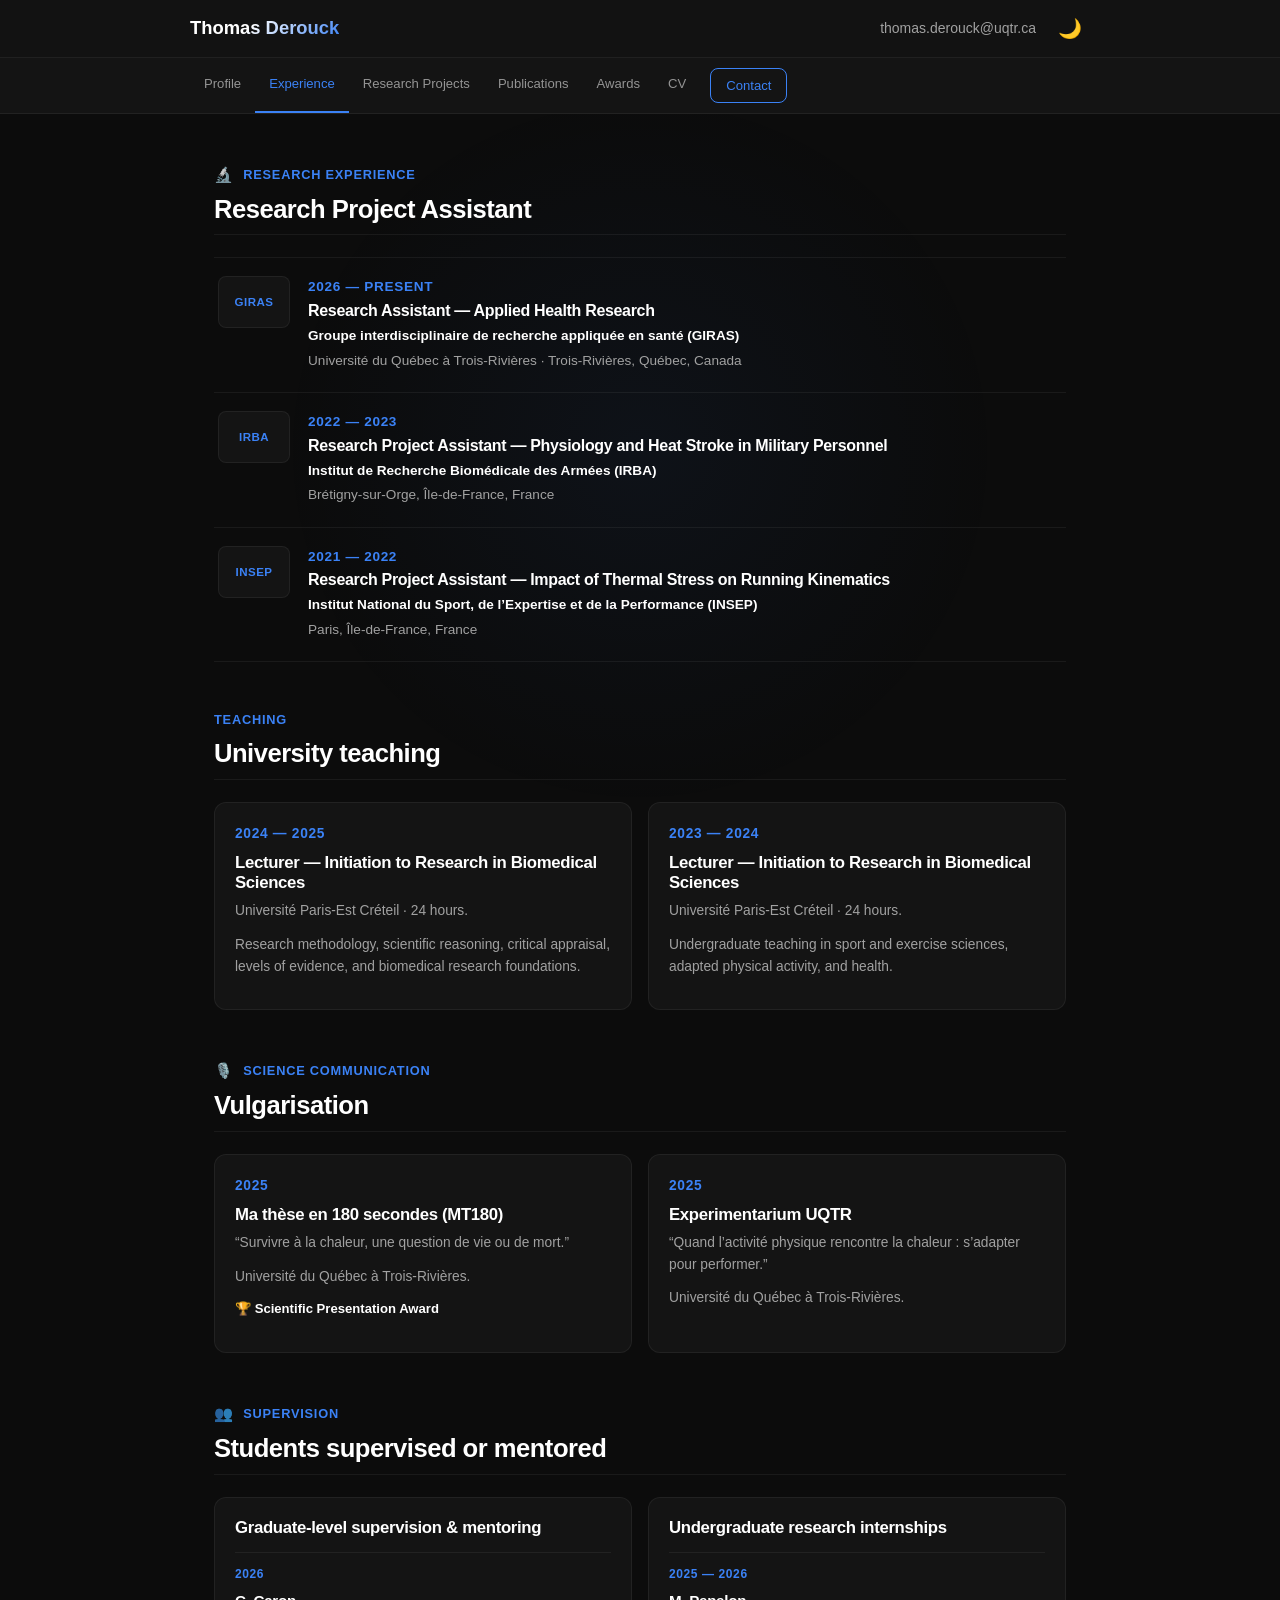
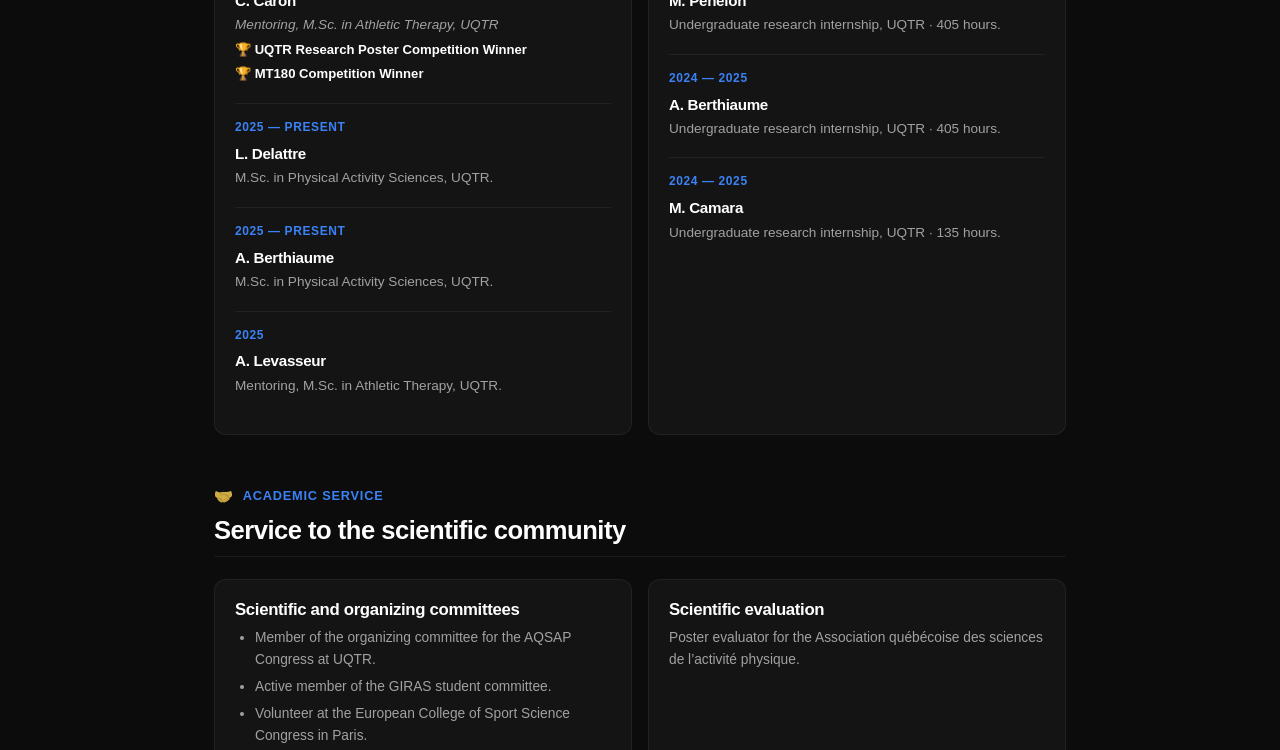
==== about.html @ eb09a751 "Add files via upload" ====
<!DOCTYPE html>
<html lang="en">
<head>
  <meta charset="UTF-8">
  <meta name="viewport" content="width=device-width, initial-scale=1.0">
  <title>Experience - Thomas Derouck</title>
  <meta name="robots" content="noindex">
  <meta http-equiv="refresh" content="0; url=experience.html">
  <link rel="canonical" href="experience.html">
</head>
<body>
  <p>This page has moved to <a href="experience.html">Experience</a>.</p>
</body>
</html>
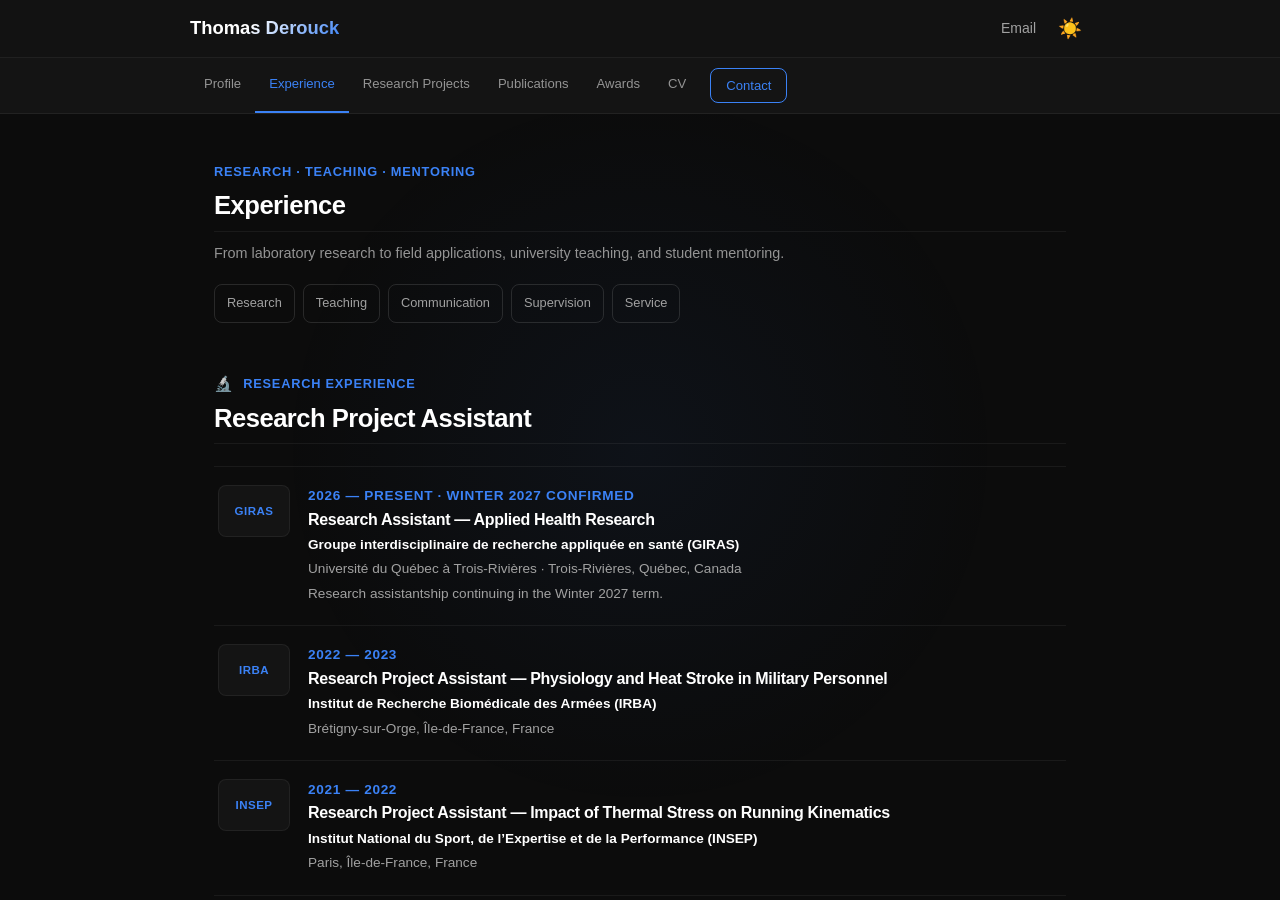
==== commit a9fb43a9: "Add files via upload" ====
--- a/about.html
+++ b/about.html
@@ -1,4 +1,5 @@
 <!DOCTYPE html>
+<!-- Generated from content/site.json and templates/about.html. Run scripts/build.py after editing the sources. -->
 <html lang="en">
 <head>
   <meta charset="UTF-8">
